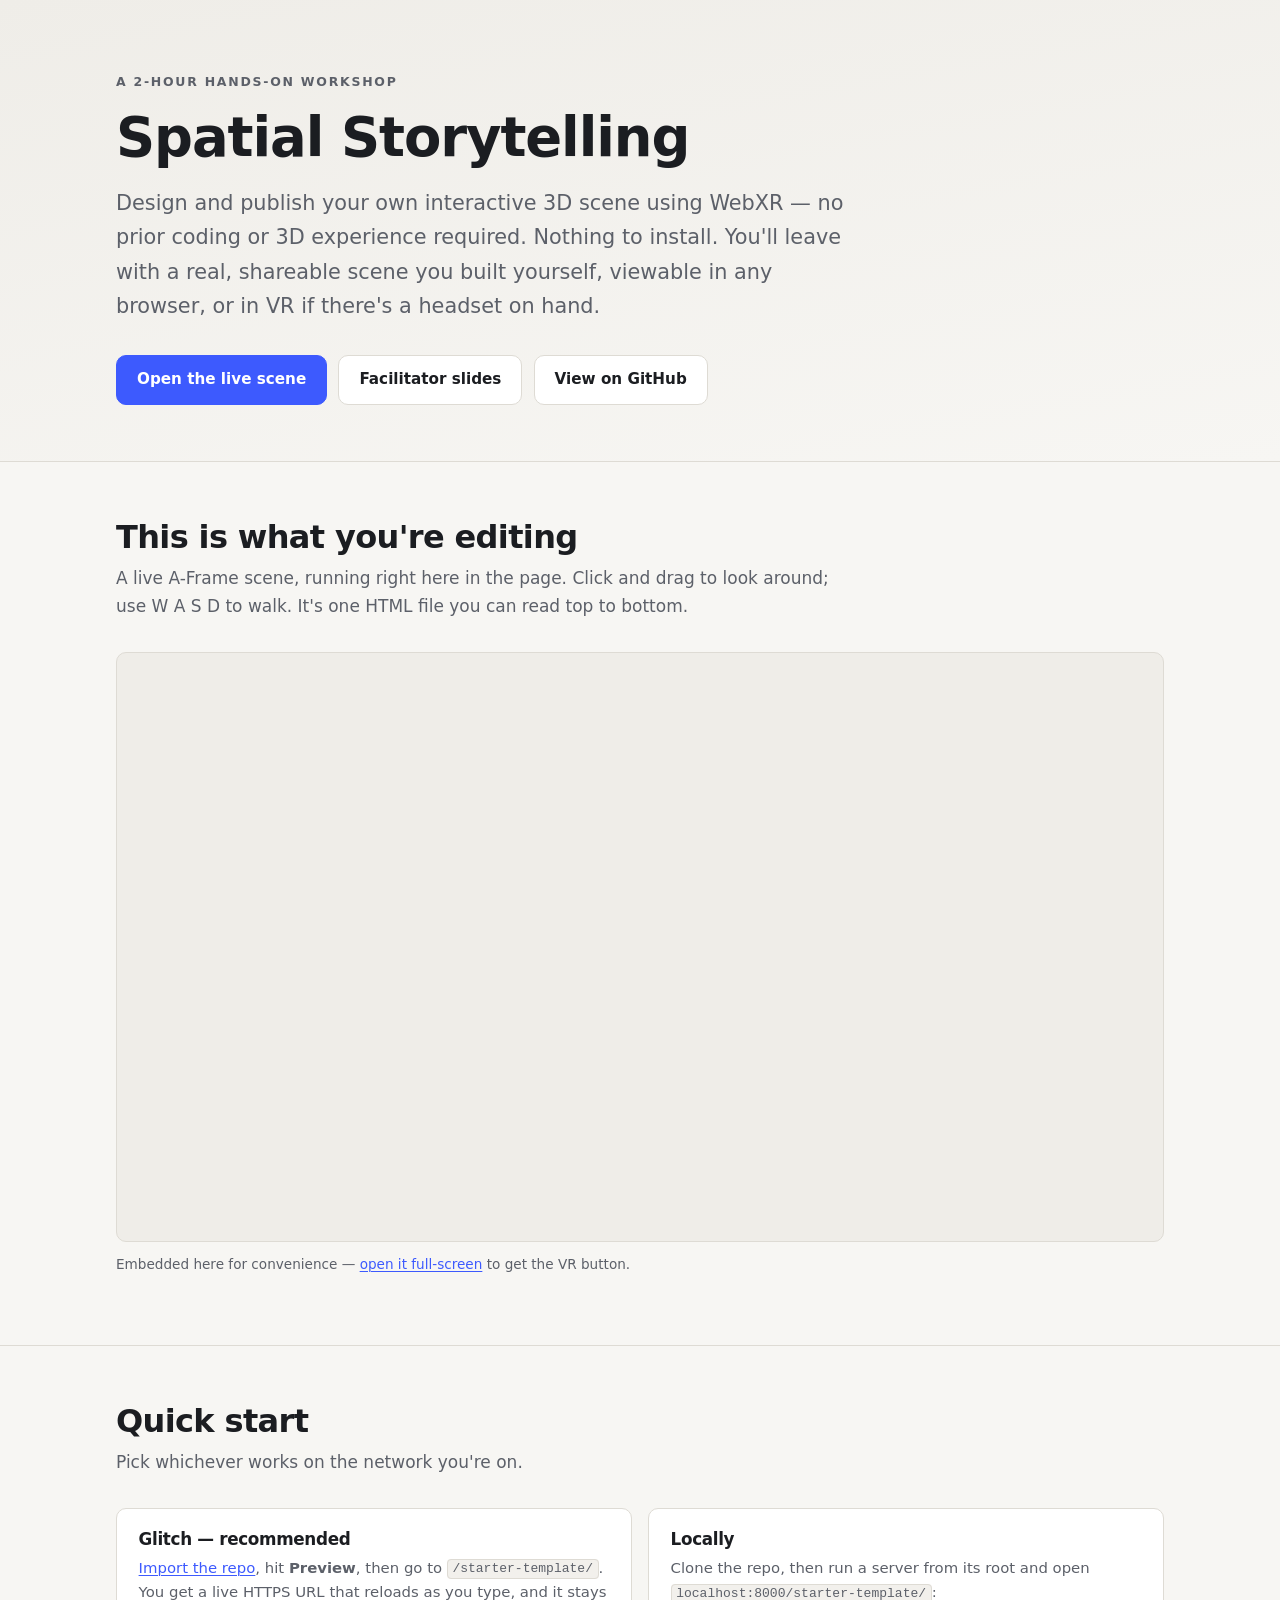
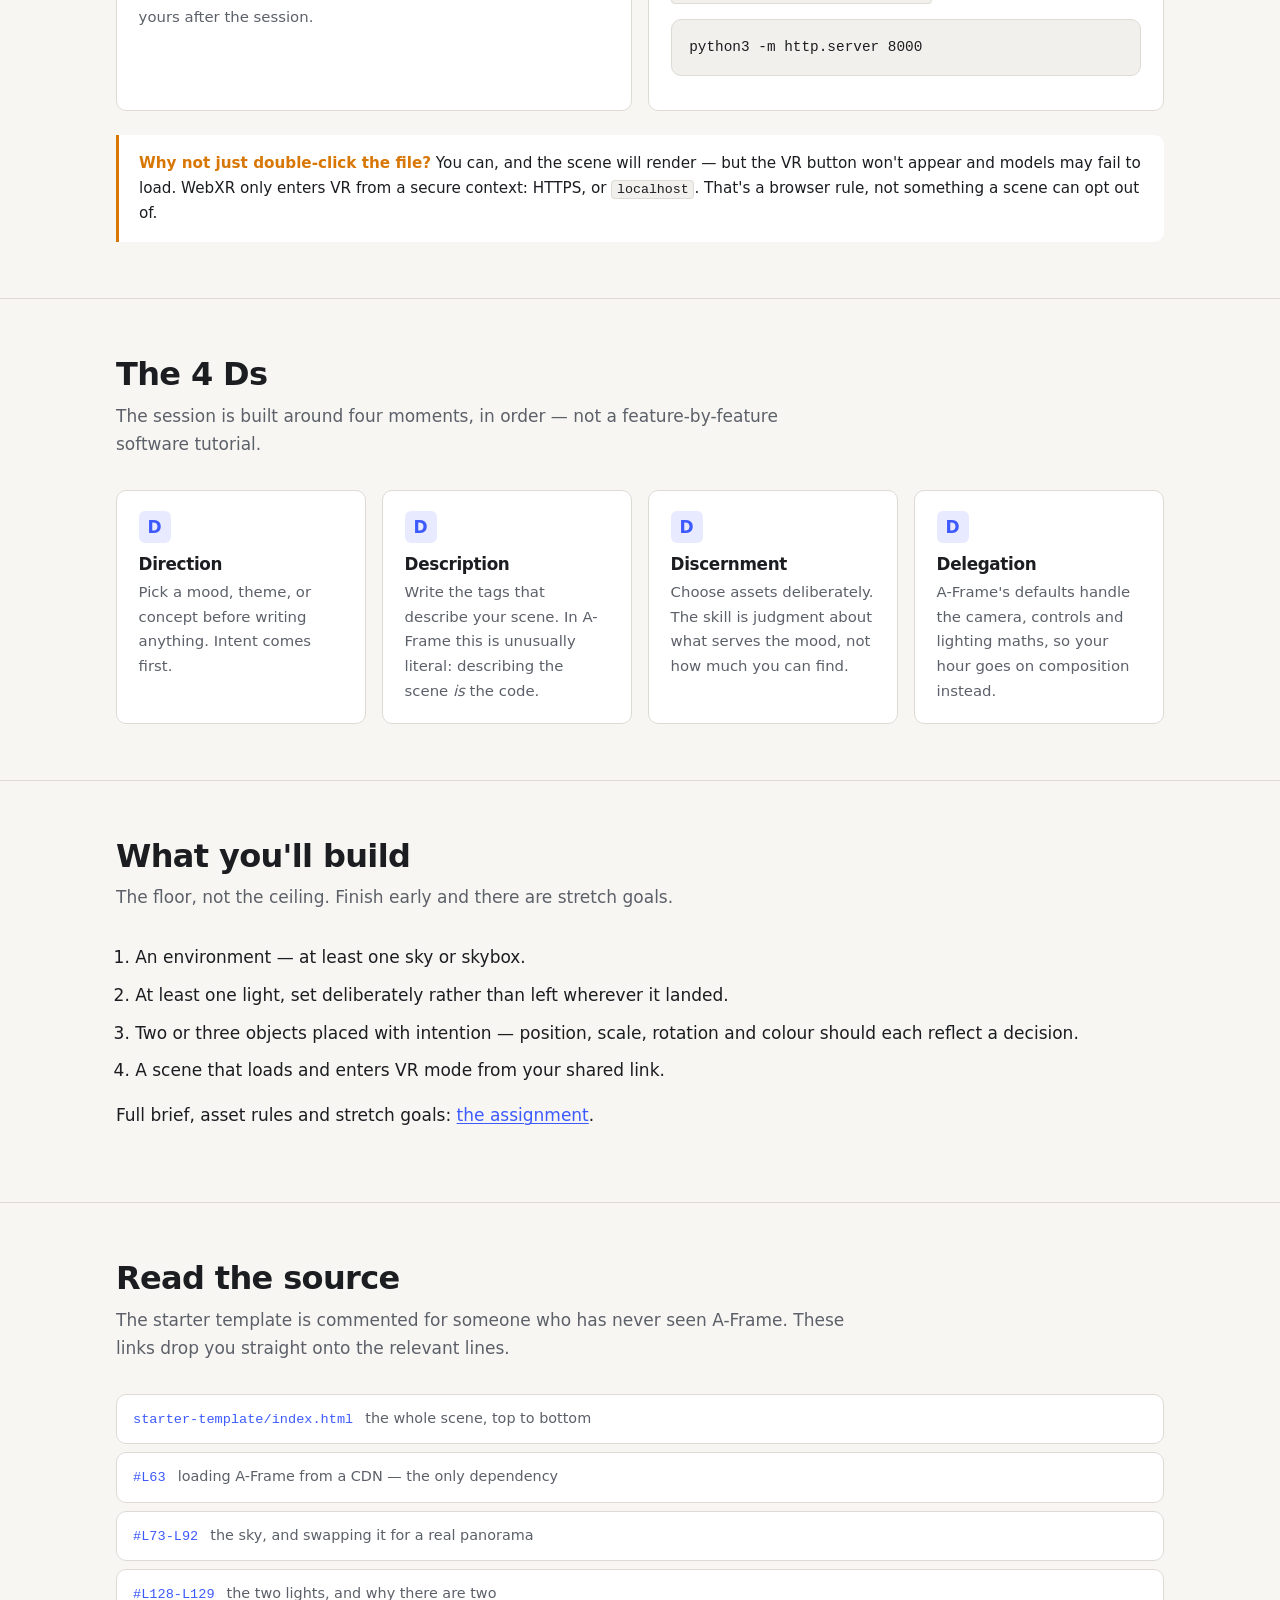
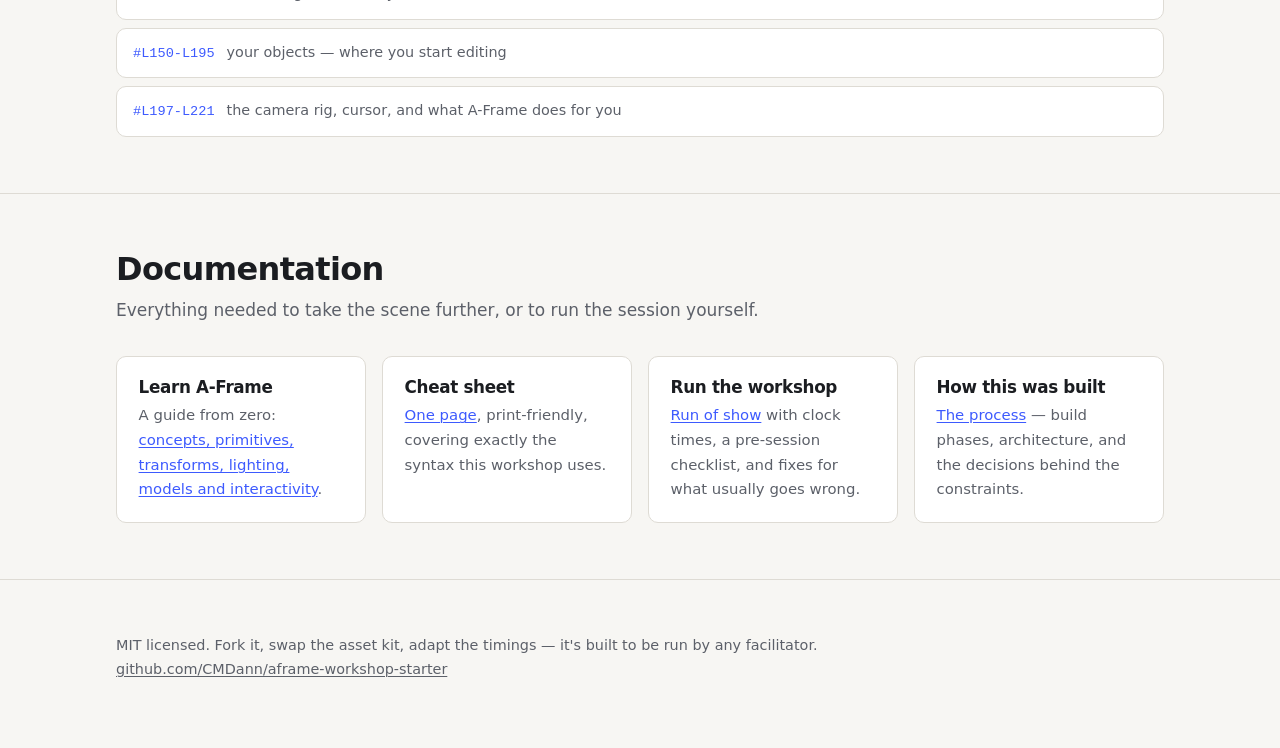
==== index.html @ e1ea661d "Add landing site for GitHub Pages Root index.html plus site/style.css — a companion page participant" ====
<!DOCTYPE html>
<html lang="en">
<head>
<meta charset="utf-8">
<meta name="viewport" content="width=device-width, initial-scale=1">
<title>Spatial Storytelling — Designing Your First WebXR Scene</title>
<meta name="description" content="A 2-hour, hands-on WebXR scene-design workshop using A-Frame. No install, no prior coding experience, and everyone leaves with a shareable 3D scene.">
<link rel="stylesheet" href="site/style.css">
</head>
<body>

<header class="hero">
  <div class="wrap">
    <p class="eyebrow">A 2-hour hands-on workshop</p>
    <h1>Spatial Storytelling</h1>
    <p class="lede">
      Design and publish your own interactive 3D scene using WebXR — no prior coding
      or 3D experience required. Nothing to install. You'll leave with a real,
      shareable scene you built yourself, viewable in any browser, or in VR if
      there's a headset on hand.
    </p>
    <div class="btn-row">
      <a class="btn btn-primary" href="starter-template/">Open the live scene</a>
      <a class="btn" href="slides/">Facilitator slides</a>
      <a class="btn" href="https://github.com/CMDann/aframe-workshop-starter">View on GitHub</a>
    </div>
  </div>
</header>

<section id="demo">
  <div class="wrap">
    <h2>This is what you're editing</h2>
    <p class="section-sub">
      A live A-Frame scene, running right here in the page. Click and drag to look
      around; use W&nbsp;A&nbsp;S&nbsp;D to walk. It's one HTML file you can read top to bottom.
    </p>
    <div class="embed">
      <!-- xr-spatial-tracking is required or VR entry from inside the frame fails -->
      <iframe src="starter-template/"
              title="Live A-Frame starter scene"
              loading="lazy"
              allow="xr-spatial-tracking; fullscreen; gyroscope; accelerometer"></iframe>
    </div>
    <p class="embed-note">
      Embedded here for convenience — <a href="starter-template/">open it full-screen</a>
      to get the VR button.
    </p>
  </div>
</section>

<section id="start">
  <div class="wrap">
    <h2>Quick start</h2>
    <p class="section-sub">Pick whichever works on the network you're on.</p>
    <div class="grid">
      <div class="card">
        <h3>Glitch — recommended</h3>
        <p>
          <a href="https://glitch.com/edit/#!/import/github/CMDann/aframe-workshop-starter">Import the repo</a>,
          hit <strong>Preview</strong>, then go to <code>/starter-template/</code>. You get a live
          HTTPS URL that reloads as you type, and it stays yours after the session.
        </p>
      </div>
      <div class="card">
        <h3>Locally</h3>
        <p>
          Clone the repo, then run a server from its root and open
          <code>localhost:8000/starter-template/</code>:
        </p>
        <pre><code>python3 -m http.server 8000</code></pre>
      </div>
    </div>
    <div class="callout">
      <p>
        <strong>Why not just double-click the file?</strong>
        You can, and the scene will render — but the VR button won't appear and models
        may fail to load. WebXR only enters VR from a secure context: HTTPS, or
        <code>localhost</code>. That's a browser rule, not something a scene can opt out of.
      </p>
    </div>
  </div>
</section>

<section id="four-ds">
  <div class="wrap">
    <h2>The 4 Ds</h2>
    <p class="section-sub">
      The session is built around four moments, in order — not a feature-by-feature
      software tutorial.
    </p>
    <div class="grid">
      <div class="card">
        <span class="d-letter">D</span>
        <h3>Direction</h3>
        <p>Pick a mood, theme, or concept before writing anything. Intent comes first.</p>
      </div>
      <div class="card">
        <span class="d-letter">D</span>
        <h3>Description</h3>
        <p>
          Write the tags that describe your scene. In A-Frame this is unusually literal:
          describing the scene <em>is</em> the code.
        </p>
      </div>
      <div class="card">
        <span class="d-letter">D</span>
        <h3>Discernment</h3>
        <p>
          Choose assets deliberately. The skill is judgment about what serves the mood,
          not how much you can find.
        </p>
      </div>
      <div class="card">
        <span class="d-letter">D</span>
        <h3>Delegation</h3>
        <p>
          A-Frame's defaults handle the camera, controls and lighting maths, so your
          hour goes on composition instead.
        </p>
      </div>
    </div>
  </div>
</section>

<section id="build">
  <div class="wrap">
    <h2>What you'll build</h2>
    <p class="section-sub">The floor, not the ceiling. Finish early and there are stretch goals.</p>
    <ol class="steps">
      <li>An environment — at least one sky or skybox.</li>
      <li>At least one light, set deliberately rather than left wherever it landed.</li>
      <li>Two or three objects placed with intention — position, scale, rotation and colour should each reflect a decision.</li>
      <li>A scene that loads and enters VR mode from your shared link.</li>
    </ol>
    <p>
      Full brief, asset rules and stretch goals:
      <a href="https://github.com/CMDann/aframe-workshop-starter/blob/main/docs/assignment.md">the assignment</a>.
    </p>
  </div>
</section>

<section id="source">
  <div class="wrap">
    <h2>Read the source</h2>
    <p class="section-sub">
      The starter template is commented for someone who has never seen A-Frame. These
      links drop you straight onto the relevant lines.
    </p>
    <div class="srclist">
      <a href="https://github.com/CMDann/aframe-workshop-starter/blob/main/starter-template/index.html">
        <span class="path">starter-template/index.html</span>
        <span class="what">the whole scene, top to bottom</span>
      </a>
      <a href="https://github.com/CMDann/aframe-workshop-starter/blob/main/starter-template/index.html#L63">
        <span class="path">#L63</span>
        <span class="what">loading A-Frame from a CDN — the only dependency</span>
      </a>
      <a href="https://github.com/CMDann/aframe-workshop-starter/blob/main/starter-template/index.html#L73-L92">
        <span class="path">#L73-L92</span>
        <span class="what">the sky, and swapping it for a real panorama</span>
      </a>
      <a href="https://github.com/CMDann/aframe-workshop-starter/blob/main/starter-template/index.html#L128-L129">
        <span class="path">#L128-L129</span>
        <span class="what">the two lights, and why there are two</span>
      </a>
      <a href="https://github.com/CMDann/aframe-workshop-starter/blob/main/starter-template/index.html#L150-L195">
        <span class="path">#L150-L195</span>
        <span class="what">your objects — where you start editing</span>
      </a>
      <a href="https://github.com/CMDann/aframe-workshop-starter/blob/main/starter-template/index.html#L197-L221">
        <span class="path">#L197-L221</span>
        <span class="what">the camera rig, cursor, and what A-Frame does for you</span>
      </a>
    </div>
  </div>
</section>

<section id="docs">
  <div class="wrap">
    <h2>Documentation</h2>
    <p class="section-sub">Everything needed to take the scene further, or to run the session yourself.</p>
    <div class="grid">
      <div class="card">
        <h3>Learn A-Frame</h3>
        <p>
          A guide from zero: <a href="https://github.com/CMDann/aframe-workshop-starter/blob/main/docs/aframe/">concepts, primitives,
          transforms, lighting, models and interactivity</a>.
        </p>
      </div>
      <div class="card">
        <h3>Cheat sheet</h3>
        <p>
          <a href="https://github.com/CMDann/aframe-workshop-starter/blob/main/docs/student-cheatsheet.md">One page</a>,
          print-friendly, covering exactly the syntax this workshop uses.
        </p>
      </div>
      <div class="card">
        <h3>Run the workshop</h3>
        <p>
          <a href="https://github.com/CMDann/aframe-workshop-starter/blob/main/docs/facilitator-guide.md">Run of show</a>
          with clock times, a pre-session checklist, and fixes for what usually goes wrong.
        </p>
      </div>
      <div class="card">
        <h3>How this was built</h3>
        <p>
          <a href="https://github.com/CMDann/aframe-workshop-starter/blob/main/docs/process/">The process</a> —
          build phases, architecture, and the decisions behind the constraints.
        </p>
      </div>
    </div>
  </div>
</section>

<footer>
  <div class="wrap">
    <p>
      MIT licensed. Fork it, swap the asset kit, adapt the timings — it's built to be
      run by any facilitator.
      <br>
      <a href="https://github.com/CMDann/aframe-workshop-starter">github.com/CMDann/aframe-workshop-starter</a>
    </p>
  </div>
</footer>

</body>
</html>
---- site/style.css ----
/* ==========================================================================
   Shared design tokens + landing page styles.

   Hand-written, no framework, no build step — same constraint the scenes
   run under. The deck (site/deck.css) pulls the same tokens so the
   presentation and the site read as one system.
   ========================================================================== */

:root {
  --bg:          #f7f6f3;
  --surface:     #ffffff;
  --surface-alt: #efede8;
  --text:        #1b1d21;
  --muted:       #5c6069;
  --border:      #dedbd4;
  --accent:      #3d5afe;
  --accent-soft: #e8ebff;
  --warm:        #d97706;
  --code-bg:     #f2f0ec;

  --maxw: 68rem;
  --radius: 10px;
  --font: ui-sans-serif, system-ui, -apple-system, "Segoe UI", Roboto, sans-serif;
  --mono: ui-monospace, SFMono-Regular, Menlo, Consolas, monospace;
}

@media (prefers-color-scheme: dark) {
  :root {
    --bg:          #0e1014;
    --surface:     #171a20;
    --surface-alt: #1e222a;
    --text:        #e8e9ec;
    --muted:       #9aa0ab;
    --border:      #2a2f39;
    --accent:      #8b9dff;
    --accent-soft: #1c2340;
    --warm:        #fbbf24;
    --code-bg:     #12151a;
  }
}

* { box-sizing: border-box; }

body {
  margin: 0;
  background: var(--bg);
  color: var(--text);
  font-family: var(--font);
  font-size: 17px;
  line-height: 1.65;
  -webkit-font-smoothing: antialiased;
}

.wrap { max-width: var(--maxw); margin: 0 auto; padding: 0 1.25rem; }

a { color: var(--accent); text-decoration-thickness: 1px; text-underline-offset: 2px; }
a:hover { text-decoration-thickness: 2px; }

code {
  font-family: var(--mono);
  font-size: 0.875em;
  background: var(--code-bg);
  border: 1px solid var(--border);
  border-radius: 4px;
  padding: 0.1em 0.35em;
}

pre {
  background: var(--code-bg);
  border: 1px solid var(--border);
  border-radius: var(--radius);
  padding: 1rem 1.1rem;
  overflow-x: auto;           /* wide code scrolls itself, never the page */
  font-size: 0.9rem;
  line-height: 1.55;
}
pre code { background: none; border: 0; padding: 0; font-size: inherit; }

h1, h2, h3 { line-height: 1.2; letter-spacing: -0.02em; }

/* ---------- hero ---------- */

.hero {
  background: linear-gradient(170deg, var(--surface-alt), var(--bg));
  border-bottom: 1px solid var(--border);
  padding: 4.5rem 0 3.5rem;
}
.eyebrow {
  font-size: 0.78rem;
  letter-spacing: 0.14em;
  text-transform: uppercase;
  color: var(--muted);
  font-weight: 600;
  margin: 0 0 0.75rem;
}
.hero h1 { font-size: clamp(2rem, 5.5vw, 3.4rem); margin: 0 0 1rem; }
.lede { font-size: clamp(1.05rem, 2.2vw, 1.3rem); color: var(--muted); max-width: 46rem; margin: 0 0 2rem; }

.btn-row { display: flex; flex-wrap: wrap; gap: 0.7rem; }
.btn {
  display: inline-block;
  padding: 0.7rem 1.25rem;
  border-radius: var(--radius);
  border: 1px solid var(--border);
  background: var(--surface);
  color: var(--text);
  font-weight: 600;
  font-size: 0.95rem;
  text-decoration: none;
}
.btn:hover { border-color: var(--accent); }
.btn-primary { background: var(--accent); border-color: var(--accent); color: #fff; }
@media (prefers-color-scheme: dark) { .btn-primary { color: #0e1014; } }
.btn-primary:hover { filter: brightness(1.08); }

/* ---------- sections ---------- */

section { padding: 3.5rem 0; border-bottom: 1px solid var(--border); }
section > .wrap > h2 { font-size: clamp(1.5rem, 3.2vw, 2rem); margin: 0 0 0.5rem; }
.section-sub { color: var(--muted); margin: 0 0 2rem; max-width: 46rem; }

/* ---------- live embed ---------- */

.embed {
  position: relative;
  border: 1px solid var(--border);
  border-radius: var(--radius);
  overflow: hidden;
  background: var(--surface-alt);
  aspect-ratio: 16 / 9;
}
.embed iframe { width: 100%; height: 100%; border: 0; display: block; }
.embed-note { font-size: 0.85rem; color: var(--muted); margin-top: 0.7rem; }

/* ---------- cards ---------- */

.grid { display: grid; gap: 1rem; grid-template-columns: repeat(auto-fit, minmax(15rem, 1fr)); }
.card {
  background: var(--surface);
  border: 1px solid var(--border);
  border-radius: var(--radius);
  padding: 1.25rem 1.35rem;
}
.card h3 { margin: 0 0 0.4rem; font-size: 1.05rem; }
.card p { margin: 0; color: var(--muted); font-size: 0.93rem; }
.card .d-letter {
  display: inline-grid;
  place-items: center;
  width: 2rem; height: 2rem;
  border-radius: 6px;
  background: var(--accent-soft);
  color: var(--accent);
  font-weight: 700;
  margin-bottom: 0.7rem;
}

/* ---------- steps ---------- */

ol.steps { padding-left: 1.2rem; }
ol.steps li { margin-bottom: 0.6rem; }

/* ---------- source links table ---------- */

.srclist { display: grid; gap: 0.5rem; }
.srclist a {
  display: flex;
  flex-wrap: wrap;
  gap: 0.25rem 0.75rem;
  align-items: baseline;
  padding: 0.75rem 1rem;
  background: var(--surface);
  border: 1px solid var(--border);
  border-radius: var(--radius);
  text-decoration: none;
  color: var(--text);
}
.srclist a:hover { border-color: var(--accent); }
.srclist .path { font-family: var(--mono); font-size: 0.85rem; color: var(--accent); }
.srclist .what { color: var(--muted); font-size: 0.9rem; }

/* ---------- callout ---------- */

.callout {
  border-left: 3px solid var(--warm);
  background: var(--surface);
  border-radius: 0 var(--radius) var(--radius) 0;
  padding: 1rem 1.25rem;
  margin: 1.5rem 0 0;
}
.callout p { margin: 0; font-size: 0.95rem; }
.callout strong { color: var(--warm); }

/* ---------- footer ---------- */

footer { padding: 2.5rem 0 3.5rem; color: var(--muted); font-size: 0.9rem; }
footer a { color: var(--muted); }

@media (max-width: 40rem) {
  body { font-size: 16px; }
  .hero { padding: 3rem 0 2.5rem; }
  section { padding: 2.5rem 0; }
}
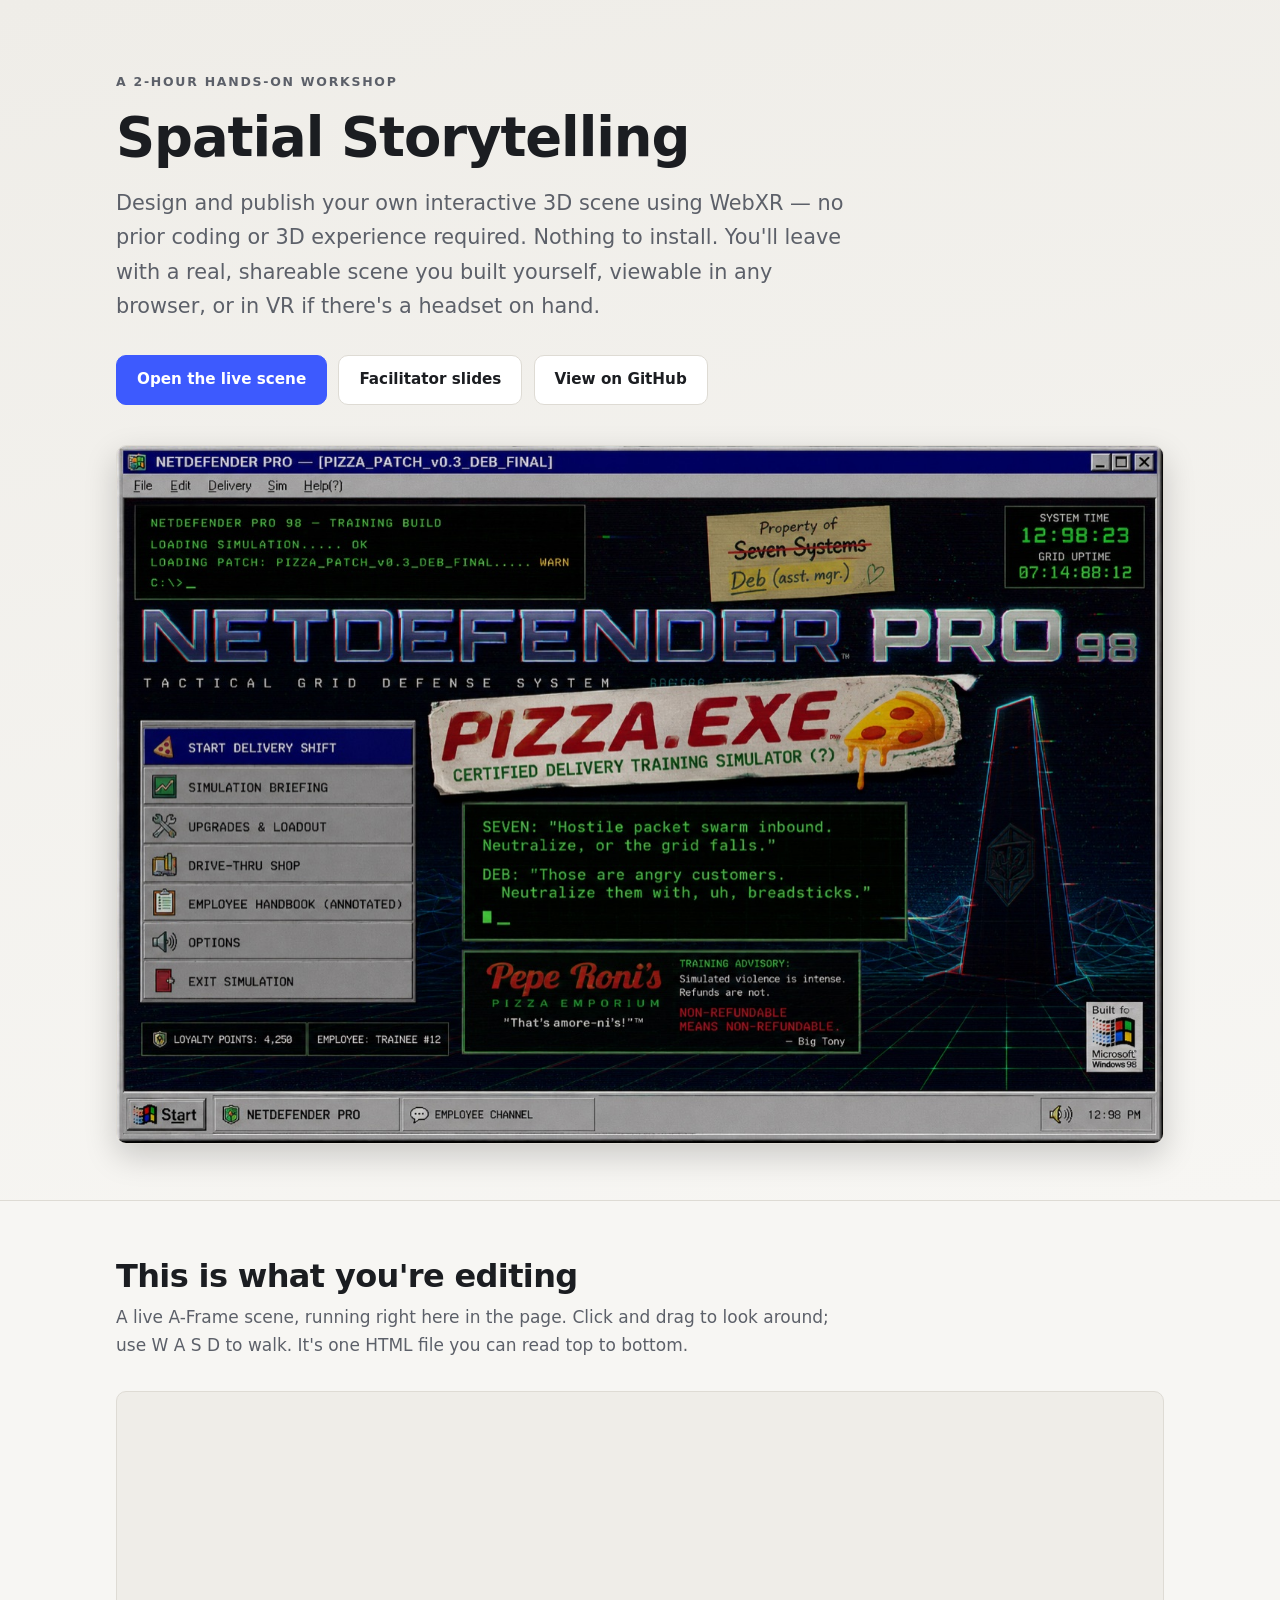
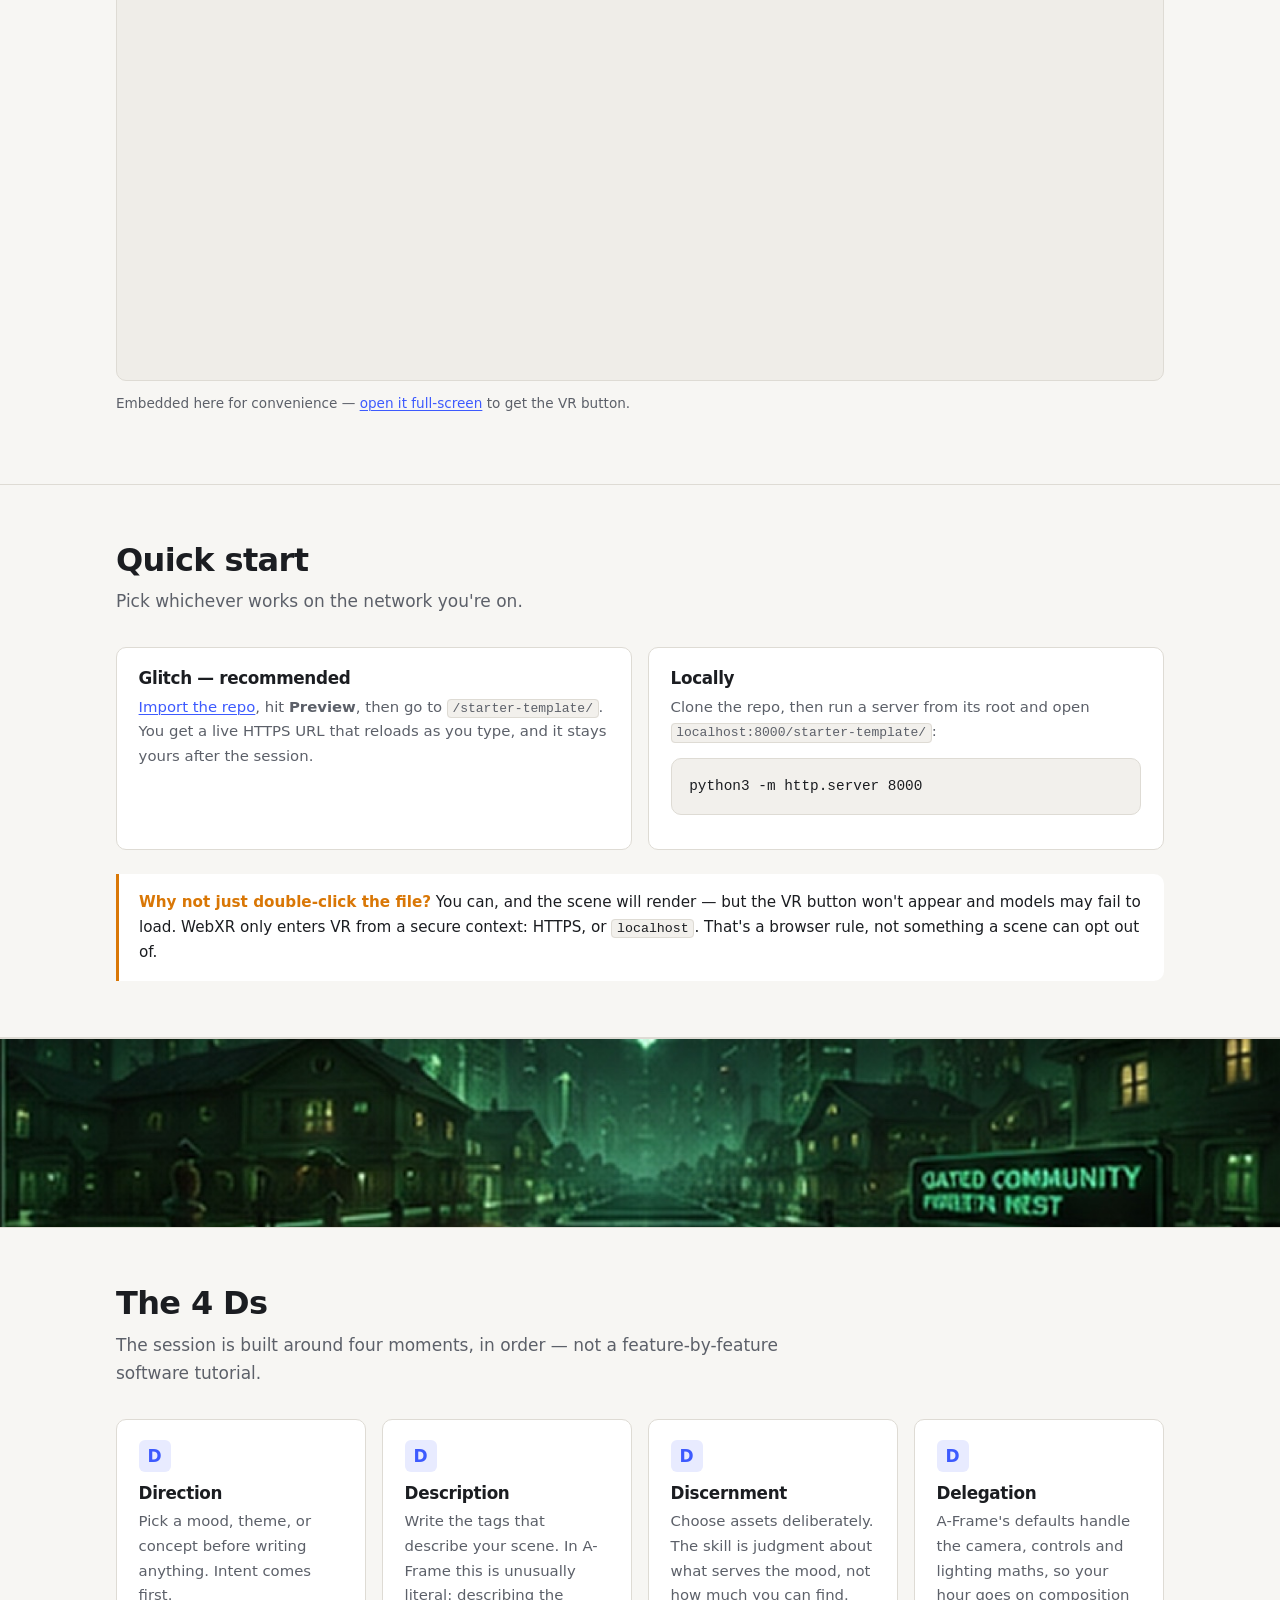
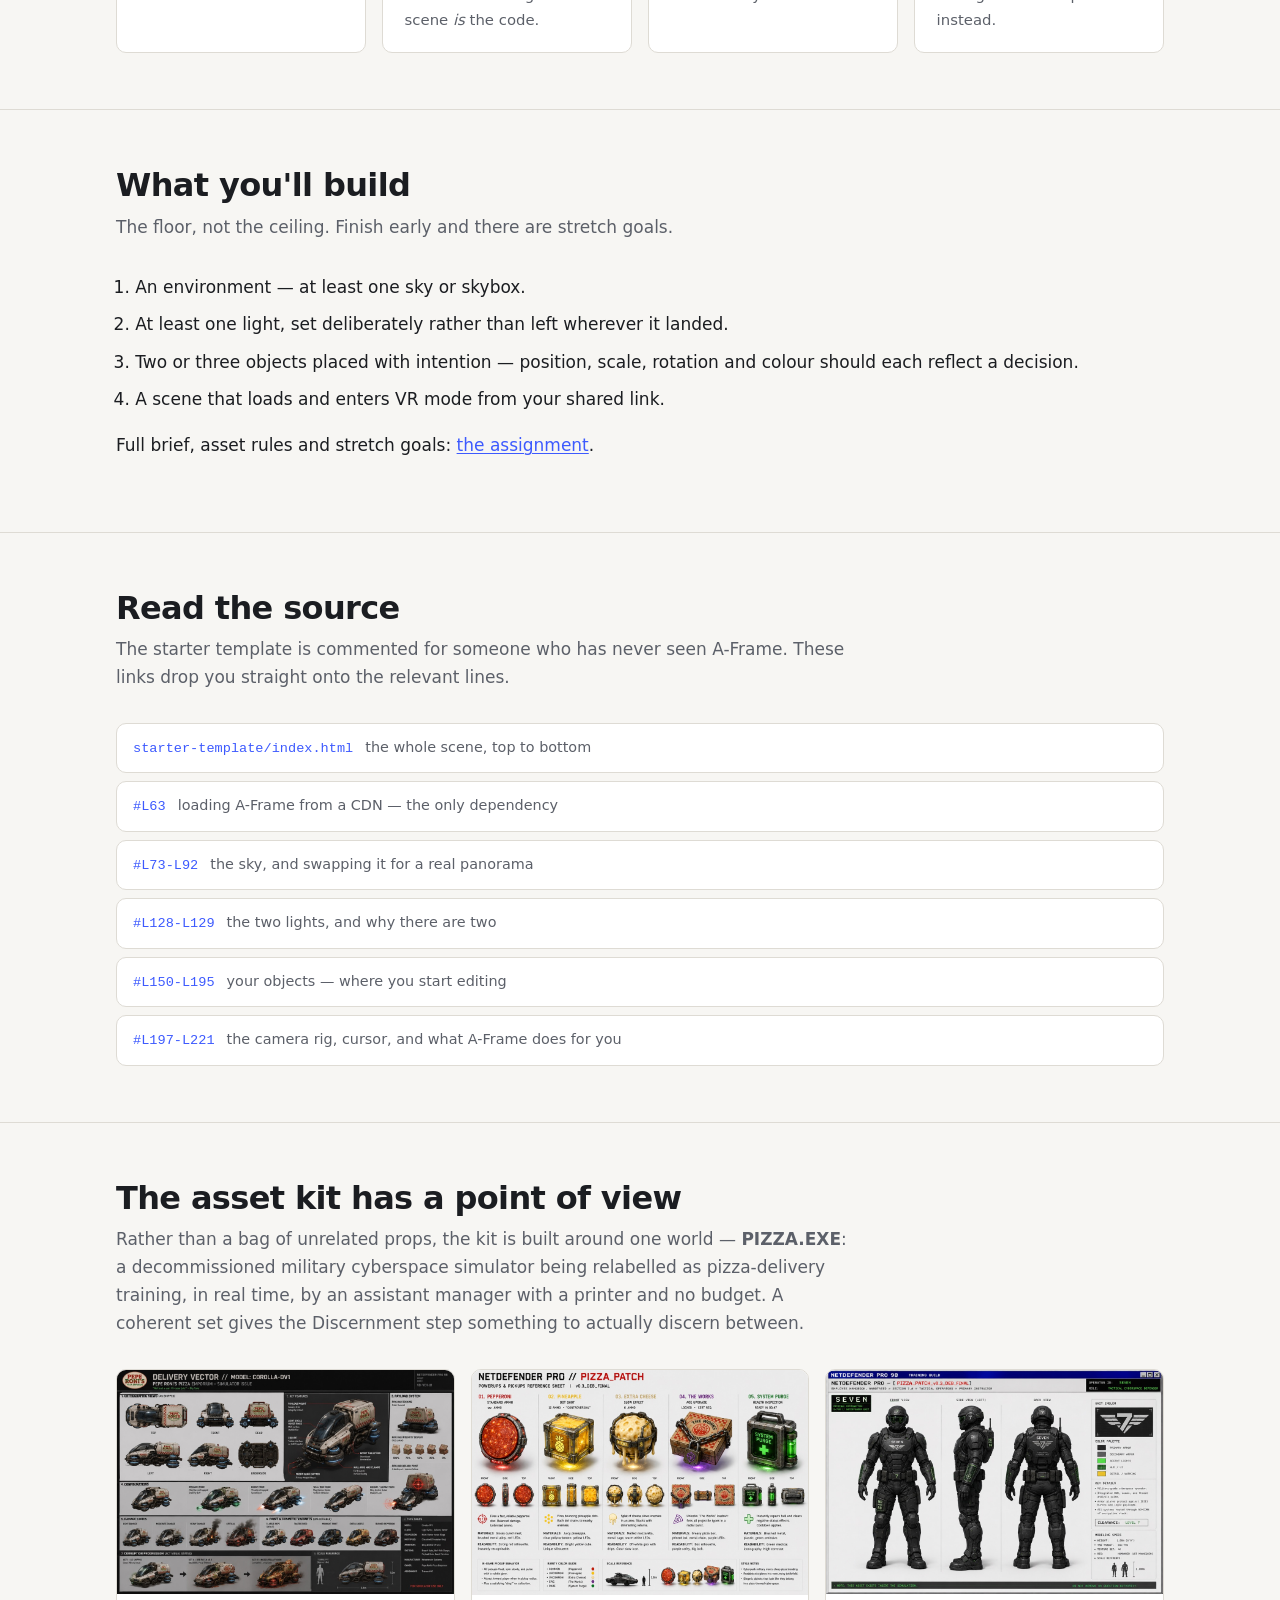
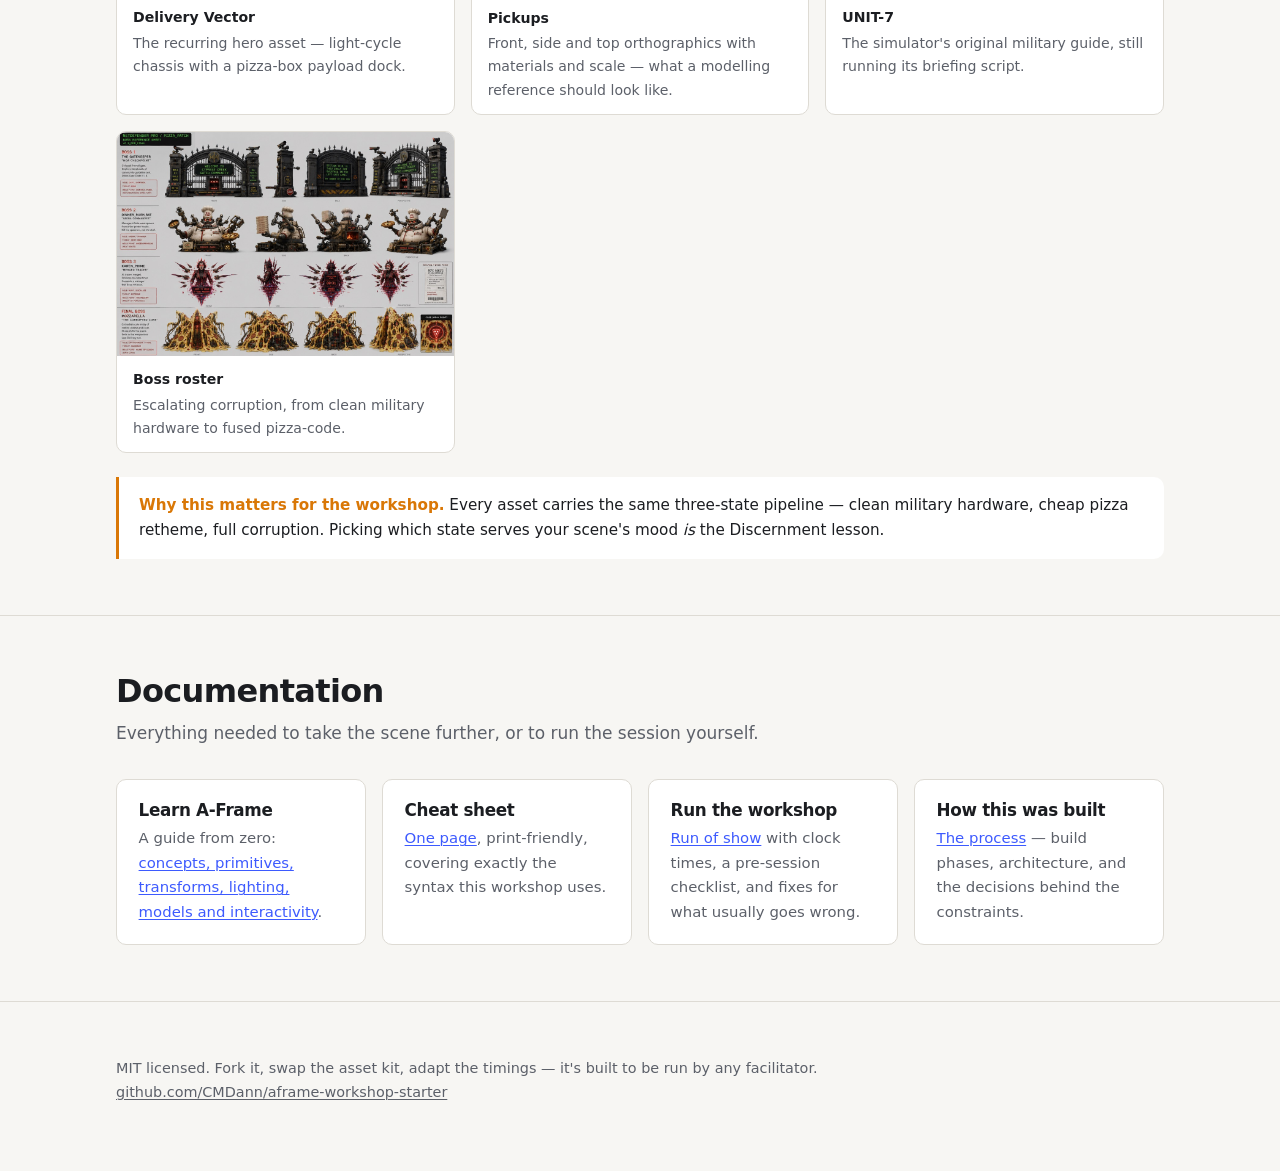
==== commit 374fe070: "Add PIZZA.EXE art direction; use it across README, site and deck Adds the PIZZA.EXE production mater" ====
--- a/index.html
+++ b/index.html
@@ -24,6 +24,11 @@
       <a class="btn" href="slides/">Facilitator slides</a>
       <a class="btn" href="https://github.com/CMDann/aframe-workshop-starter">View on GitHub</a>
     </div>
+
+    <figure class="hero-art">
+      <img src="site/img/hero-netdefender.jpg"
+           alt="PIZZA.EXE concept art: the NETDEFENDER PRO 98 main menu, a military cyberspace simulator with a PIZZA.EXE sticker taped over its branding">
+    </figure>
   </div>
 </header>
 
@@ -80,6 +85,8 @@
     </div>
   </div>
 </section>
+
+<div class="strip" role="presentation"></div>
 
 <section id="four-ds">
   <div class="wrap">
@@ -175,6 +182,44 @@
   </div>
 </section>
 
+<section id="art">
+  <div class="wrap">
+    <h2>The asset kit has a point of view</h2>
+    <p class="section-sub">
+      Rather than a bag of unrelated props, the kit is built around one world —
+      <strong>PIZZA.EXE</strong>: a decommissioned military cyberspace simulator being
+      relabelled as pizza-delivery training, in real time, by an assistant manager with
+      a printer and no budget. A coherent set gives the Discernment step something to
+      actually discern between.
+    </p>
+    <div class="art-grid">
+      <figure class="art-card">
+        <img src="site/img/art-vector.jpg" alt="Technical reference sheet for the Delivery Vector, a light-cycle style vehicle">
+        <figcaption><b>Delivery Vector</b>The recurring hero asset — light-cycle chassis with a pizza-box payload dock.</figcaption>
+      </figure>
+      <figure class="art-card">
+        <img src="site/img/art-powerups.jpg" alt="Reference sheet of five powerup pickups with front, side and top views">
+        <figcaption><b>Pickups</b>Front, side and top orthographics with materials and scale — what a modelling reference should look like.</figcaption>
+      </figure>
+      <figure class="art-card">
+        <img src="site/img/art-seven.jpg" alt="Character sheet for UNIT-7, the military AI guide">
+        <figcaption><b>UNIT-7</b>The simulator's original military guide, still running its briefing script.</figcaption>
+      </figure>
+      <figure class="art-card">
+        <img src="site/img/art-bosses.jpg" alt="Roster sheet showing the game's boss designs">
+        <figcaption><b>Boss roster</b>Escalating corruption, from clean military hardware to fused pizza-code.</figcaption>
+      </figure>
+    </div>
+    <div class="callout">
+      <p>
+        <strong>Why this matters for the workshop.</strong> Every asset carries the same
+        three-state pipeline — clean military hardware, cheap pizza retheme, full corruption.
+        Picking which state serves your scene's mood <em>is</em> the Discernment lesson.
+      </p>
+    </div>
+  </div>
+</section>
+
 <section id="docs">
   <div class="wrap">
     <h2>Documentation</h2>
--- a/site/style.css
+++ b/site/style.css
@@ -200,3 +200,48 @@
   .hero { padding: 3rem 0 2.5rem; }
   section { padding: 2.5rem 0; }
 }
+
+/* ==========================================================================
+   PIZZA.EXE art-direction visuals
+   ========================================================================== */
+
+/* Full-bleed environment strip used as a section divider */
+.strip {
+  height: 190px;
+  background-image: url("img/strip-district01.jpg");
+  background-size: cover;
+  background-position: center;
+  border-top: 1px solid var(--border);
+  border-bottom: 1px solid var(--border);
+}
+
+.hero-art {
+  margin-top: 2.5rem;
+  border: 1px solid var(--border);
+  border-radius: var(--radius);
+  overflow: hidden;
+  line-height: 0;
+  box-shadow: 0 12px 32px rgb(0 0 0 / 0.18);
+}
+.hero-art img { width: 100%; height: auto; }
+
+/* Gallery of concept sheets */
+.art-grid {
+  display: grid;
+  gap: 1rem;
+  grid-template-columns: repeat(auto-fit, minmax(17rem, 1fr));
+}
+.art-card {
+  background: var(--surface);
+  border: 1px solid var(--border);
+  border-radius: var(--radius);
+  overflow: hidden;
+}
+.art-card img { width: 100%; height: auto; display: block; }
+.art-card figcaption {
+  padding: 0.75rem 1rem;
+  font-size: 0.88rem;
+  color: var(--muted);
+}
+.art-card figcaption b { color: var(--text); display: block; margin-bottom: 0.15rem; }
+figure { margin: 0; }
